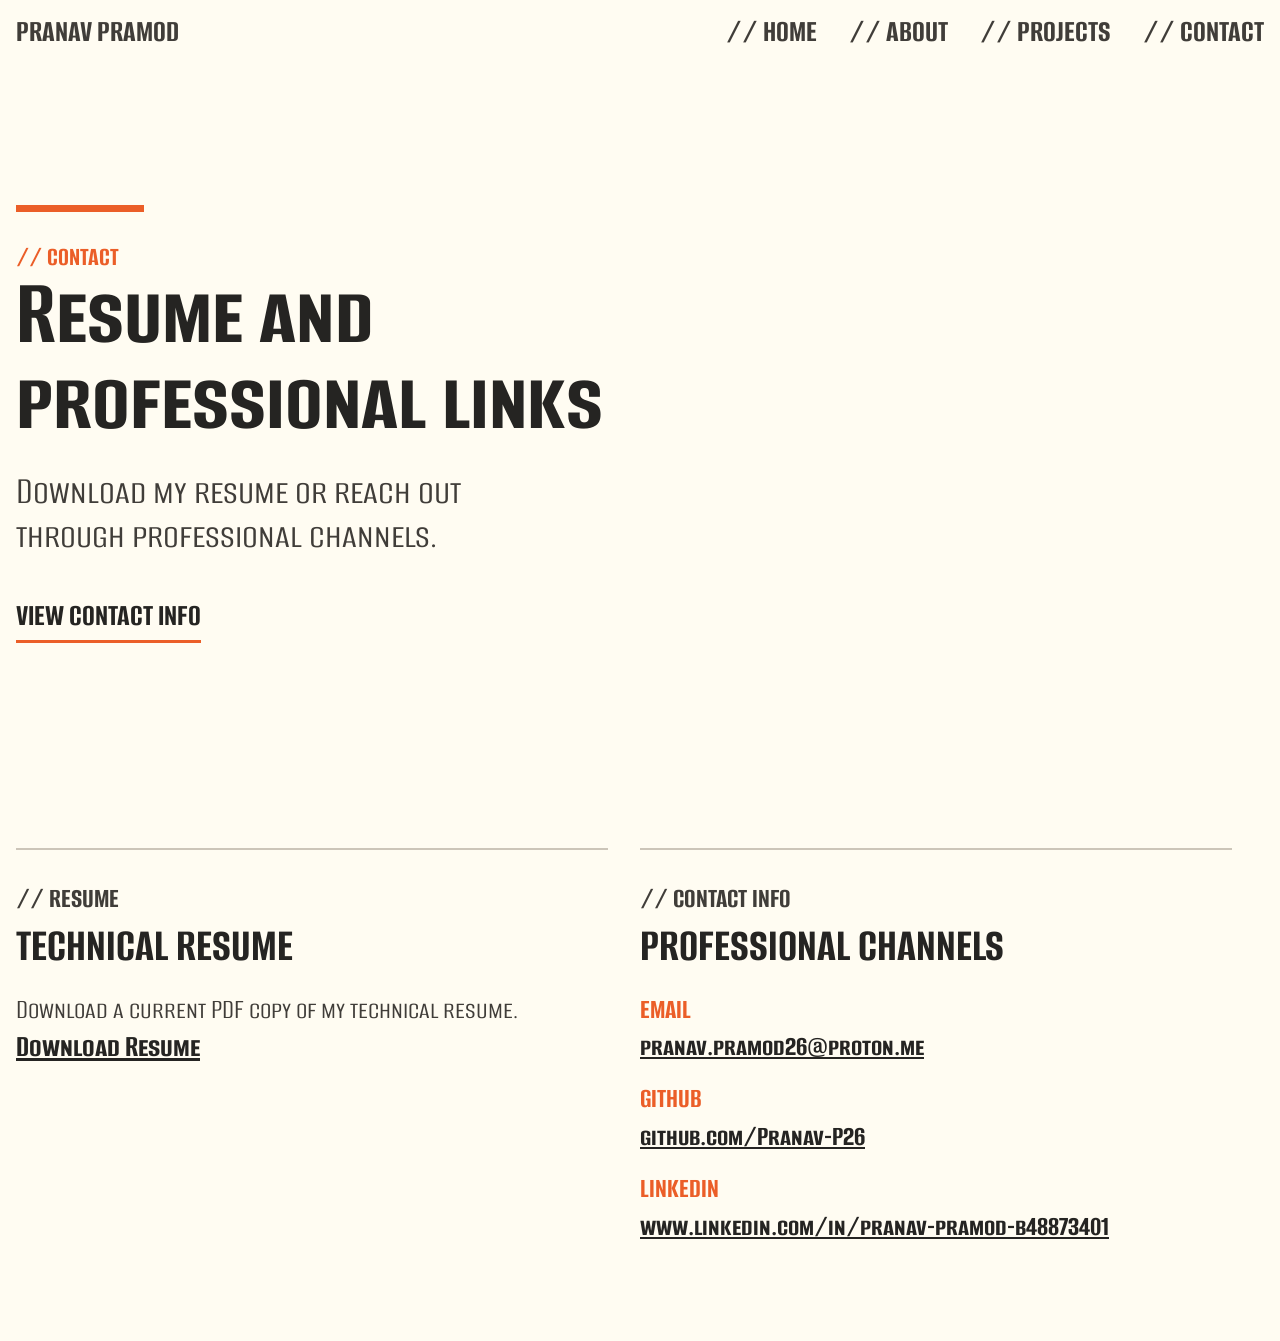
==== contacts.html @ 01fceb72 "put html in root" ====
<!DOCTYPE html>
<html lang="en">

<head>
    <meta charset="UTF-8">
    <meta name="viewport" content="width=device-width, initial-scale=1.0">
    <title>Contact | Pranav Pramod</title>
    <link rel="stylesheet" href="./static/styles/style.css">
</head>

<body>
    <nav>
        <h1>Pranav Pramod</h1>
        <ul>
            <li><a href="index.html">// Home</a></li>
            <li><a href="index.html#about">// About</a></li>
            <li><a href="projects.html">// Projects</a></li>
            <li><a href="contacts.html">// Contact</a></li>
        </ul>
    </nav>

    <main>
        <section class="hero">
            <p class="hero-kicker">// Contact</p>
            <h2>Resume and professional links</h2>
            <p>Download my resume or reach out through professional channels.</p>
            <a href="#contact" class="hero-link">View Contact Info</a>
        </section>

        <section id="contact" class="contact">
            <div class="contact-card">
                <p class="project-number">// Resume</p>
                <h3>Technical Resume</h3>
                <p>Download a current PDF copy of my technical resume.</p>
                <a href="../static/files/cv.pdf" download>Download Resume</a>
            </div>

            <div class="contact-card">
                <p class="project-number">// Contact Info</p>
                <h3>Professional Channels</h3>
                <ul>
                    <li>
                        <span>Email</span>
                        <a href="mailto:pranav.pramod26@proton.me">pranav.pramod26@proton.me</a>
                    </li>
                    <li>
                        <span>GitHub</span>
                        <a href="https://github.com/Pranav-P26" target="_blank" rel="noopener noreferrer">github.com/Pranav-P26</a>
                    </li>
                    <li>
                        <span>LinkedIn</span>
                        <a href="https://www.linkedin.com/in/pranav-pramod-b48873401" target="_blank" rel="noopener noreferrer">www.linkedin.com/in/pranav-pramod-b48873401</a>
                    </li>
                </ul>
            </div>
        </section>
    </main>

    <script src="../scripts/script.js" defer></script>
</body>

</html>
---- static/styles/style.css ----
@import url('https://fonts.googleapis.com/css2?family=Alumni+Sans+SC:ital,wght@0,100..900;1,100..900&display=swap');

:root {
    --floral-white: #fffcf2ff;
    --dust-grey: #ccc5b9ff;
    --charcoal-brown: #403d39ff;
    --carbon-black: #252422ff;
    --spicy-paprika: #eb5e28ff;
}

html {
    background-color: var(--floral-white);
    font-family: "Alumni Sans SC", sans-serif;
    font-size: 2rem;
    font-optical-sizing: auto;
    font-style: normal;
    scroll-behavior: smooth;
}

body {
    margin: 0;
    color: var(--carbon-black);
}

/* Navigation */
nav {
    display: flex;
    align-items: center;
    justify-content: space-between;
    position: fixed;
    top: 0;
    left: 0;
    right: 0;
    padding: 0.5rem 0.5rem;
    color: var(--charcoal-brown);
    font-size: 1rem;
    font-weight: bold;
    line-height: 1;
    text-transform: uppercase;
    transition: background-color 180ms ease, box-shadow 180ms ease;
    z-index: 10;
}

nav.is-scrolled {
    background-color: var(--dust-grey);
}

nav h1,
nav ul {
    margin: 0;
}

nav h1 {
    font-size: inherit;
}

nav ul {
    padding: 0;
    display: flex;
    gap: 1rem;
    list-style: none;
}

nav a {
    text-decoration: none;
    color: inherit;
}

nav a:hover {
    color: var(--spicy-paprika);
}

/* Hero Section */
.hero {
    min-height: 80vh;
    max-width: 22rem;
    padding: 2rem 0.5rem 2rem;
    display: flex;
    flex-direction: column;
    justify-content: center;
}

.hero::before {
    content: "";
    width: 4rem;
    height: 0.2rem;
    margin-bottom: 1rem;
    background-color: var(--spicy-paprika);
}

.hero h2,
.hero p {
    margin: 0;
}

.hero-kicker {
    color: var(--spicy-paprika);
    font-size: 0.85rem;
    font-weight: bold;
    line-height: 1;
    text-transform: uppercase;
}

.hero h2 {
    color: var(--carbon-black);
    font-size: 3rem;
    line-height: 0.9;
}

.hero p:not(.hero-kicker) {
    max-width: 17rem;
    margin-top: 0.8rem;
    color: var(--charcoal-brown);
    font-size: 1.25rem;
    line-height: 1.1;
}

.hero-link {
    width: fit-content;
    margin-top: 1.2rem;
    padding-bottom: 0.15rem;
    color: var(--carbon-black);
    font-weight: bold;
    text-decoration: none;
    text-transform: uppercase;
    border-bottom: 0.12rem solid var(--spicy-paprika);
}

.hero-link:hover {
    color: var(--spicy-paprika);
}

/* About Section */
#about {
    max-width: 38rem;
    padding: 3rem 0.5rem;
    border-top: 0.08rem solid var(--dust-grey);
}

.about-content {
    display: grid;
    grid-template-columns: minmax(0, 1fr) 13rem;
    gap: 1.2rem;
    align-items: start;
}

.about-copy {
    min-width: 0;
}

.about-slider {
    min-height: 11rem;
    padding: 0.75rem;
    display: flex;
    flex-direction: column;
    background-color: var(--dust-grey);
}

.about-slider-header {
    display: flex;
    align-items: center;
    justify-content: space-between;
    gap: 1rem;
    margin-bottom: 0.6rem;
}

.about-slide-count {
    color: var(--charcoal-brown);
    font-size: 0.75rem;
    font-weight: bold;
    line-height: 1;
}

.about-controls {
    display: flex;
    gap: 0.25rem;
}

.about-arrow {
    width: 1rem;
    height: 1rem;
    padding: 0;
    display: grid;
    place-items: center;
    border: 0.06rem solid var(--charcoal-brown);
    background-color: transparent;
    color: var(--carbon-black);
    font: inherit;
    line-height: 1;
    cursor: pointer;
}

.about-arrow:hover {
    border-color: var(--spicy-paprika);
    color: var(--spicy-paprika);
}

.about-slide {
    display: none;
}

.about-slide.is-active {
    display: block;
}

.about-gallery {
    width: 15rem;
    height: auto;
    display: grid;
    grid-template-columns: 5rem 1fr;
    grid-template-rows: 1fr 1fr;
    gap: 0.35rem;
}

.about-photo {
    display: block;
    width: 100%;
    height: 100%;
    border: 0.08rem solid var(--dust-grey);
    background-color: rgba(204, 197, 185, 0.35);
    object-fit: cover;
}

.about-photo-main {
    grid-row: 1 / 3;
}

#about h2 {
    margin: 0 0 1rem;
    color: var(--carbon-black);
    font-size: 2rem;
    line-height: 1;
    text-transform: uppercase;
}

#about h3 {
    margin: 0 0 0.35rem;
    color: var(--spicy-paprika);
    font-size: 0.9rem;
    line-height: 1;
    text-transform: uppercase;
}

#about p {
    margin: 0 0 0.8rem;
    color: var(--charcoal-brown);
    font-size: 1rem;
    line-height: 1.25;
}

#about a {
    color: var(--carbon-black);
    font-weight: bold;
}

#about a:hover,
.text-accent {
    color: var(--spicy-paprika);
}

#about p:last-child {
    margin-bottom: 0;
}

@media (max-width: 700px) {
    .about-content {
        grid-template-columns: 1fr;
    }

    .about-gallery {
        width: min(100%, 13rem);
    }
}

/* Projects Page */
.projects {
    max-width: 38rem;
    padding: 0 0.5rem 3rem;
    display: grid;
    gap: 1rem;
}

.project-card {
    display: grid;
    grid-template-columns: 12rem minmax(0, 1fr);
    gap: 1rem;
    align-items: start;
    padding-top: 1rem;
    border-top: 0.08rem solid var(--dust-grey);
}

.project-media {
    min-height: 8rem;
    aspect-ratio: 4 / 3;
    background-color: var(--dust-grey);
}

.project-media img {
    display: block;
    width: 100%;
    height: 100%;
    object-fit: cover;
}

.project-media-placeholder {
    display: grid;
    place-items: center;
    color: var(--charcoal-brown);
    font-size: 0.8rem;
    font-weight: bold;
    text-transform: uppercase;
}

.project-details {
    min-width: 0;
}

.project-number,
.project-card h3,
.project-card h4,
.project-card p,
.project-card ul {
    margin: 0;
}

.project-number,
.project-card h4 {
    color: var(--spicy-paprika);
    font-size: 0.8rem;
    font-weight: bold;
    line-height: 1;
    text-transform: uppercase;
}

.project-card h3 {
    margin: 0.2rem 0 0.75rem;
    color: var(--carbon-black);
    font-size: 1.5rem;
    line-height: 0.95;
    text-transform: uppercase;
}

.project-section {
    margin-top: 0.75rem;
}

.project-section p,
.project-section li {
    color: var(--charcoal-brown);
    font-size: 0.9rem;
    line-height: 1.2;
}

.project-section ul {
    padding-left: 1rem;
}

.project-section a {
    color: var(--carbon-black);
    font-size: 0.9rem;
    font-weight: bold;
}

.project-section a:hover {
    color: var(--spicy-paprika);
}

.project-section pre {
    margin: 0.45rem 0 0;
    padding: 0.5rem;
    overflow-x: auto;
    background-color: var(--dust-grey);
    color: var(--carbon-black);
    font-size: 0.7rem;
    line-height: 1.2;
}

@media (max-width: 800px) {
    .project-card {
        grid-template-columns: 1fr;
    }
}

/* Contact Page */
.contact {
    max-width: 38rem;
    padding: 0 0.5rem 3rem;
    display: grid;
    grid-template-columns: repeat(2, minmax(0, 1fr));
    gap: 1rem;
}

.contact-card {
    padding-top: 1rem;
    border-top: 0.08rem solid var(--dust-grey);
}

.contact-card h3,
.contact-card p,
.contact-card ul {
    margin: 0;
}

.contact-card h3 {
    margin: 0.2rem 0 0.75rem;
    color: var(--carbon-black);
    font-size: 1.5rem;
    line-height: 0.95;
    text-transform: uppercase;
}

.contact-card p,
.contact-card li {
    color: var(--charcoal-brown);
    font-size: 0.9rem;
    line-height: 1.2;
}

.contact-card ul {
    padding: 0;
    display: grid;
    gap: 0.55rem;
    list-style: none;
}

.contact-card li {
    display: grid;
    gap: 0.1rem;
}

.contact-card span {
    color: var(--spicy-paprika);
    font-weight: bold;
    text-transform: uppercase;
}

.contact-card a {
    width: fit-content;
    color: var(--carbon-black);
    font-weight: bold;
}

.contact-card a:hover {
    color: var(--spicy-paprika);
}

@media (max-width: 700px) {
    .contact {
        grid-template-columns: 1fr;
    }
}
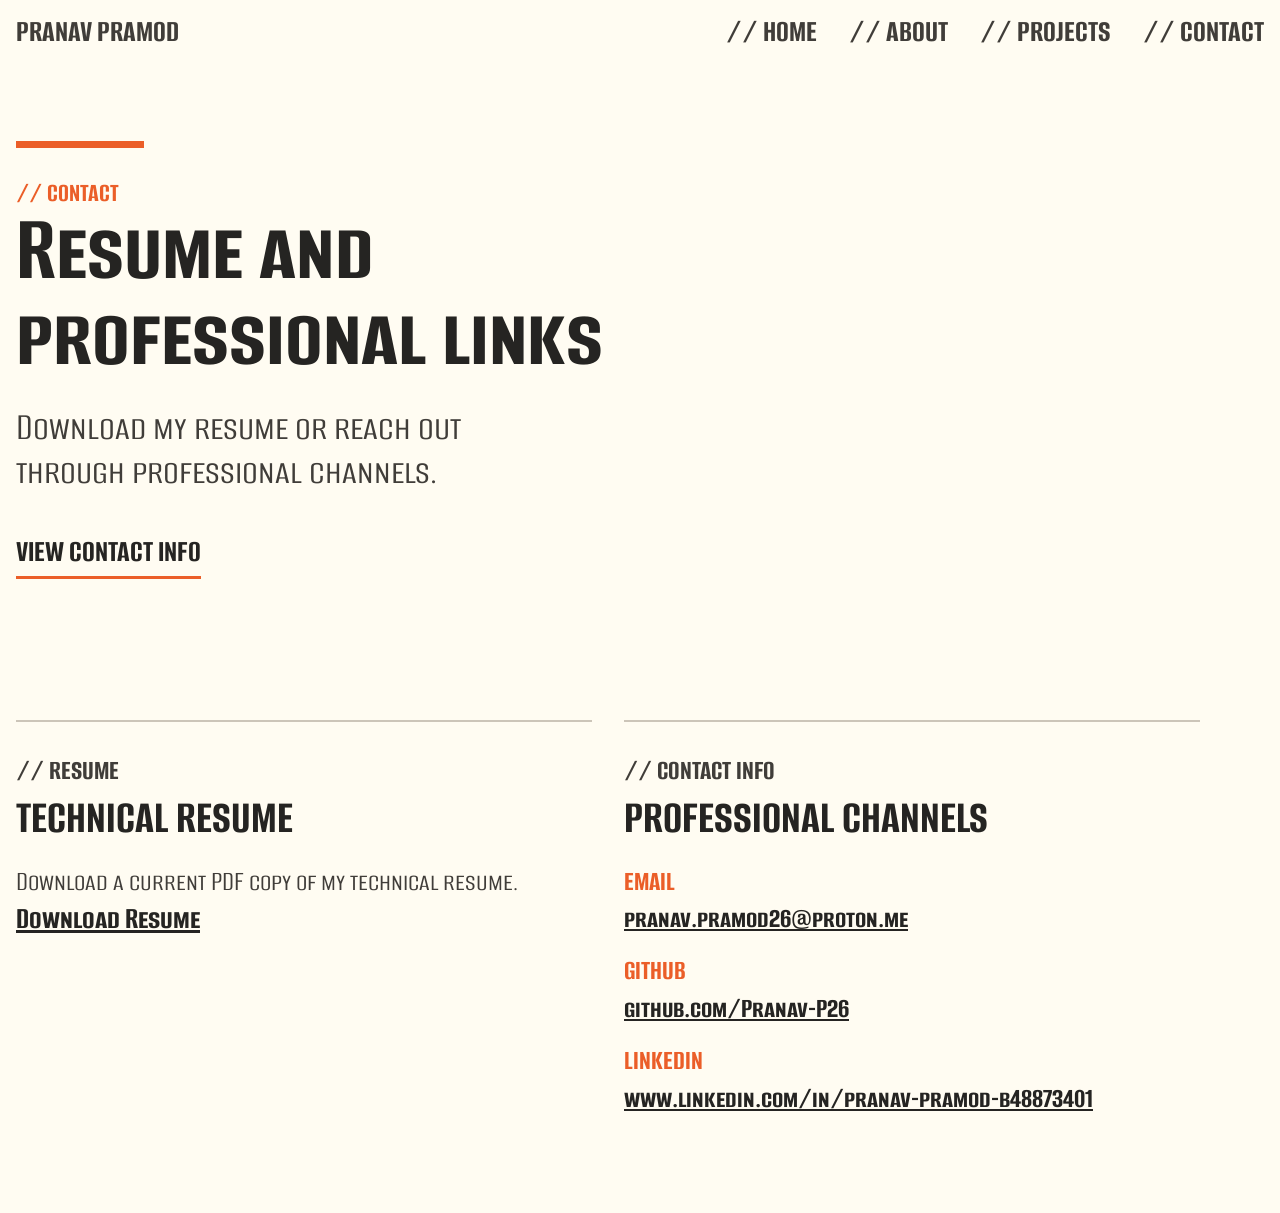
==== commit b8141d9f: "Add navigation and contact sections to contacts.html" ====
--- a/contacts.html
+++ b/contacts.html
@@ -9,6 +9,7 @@
 </head>
 
 <body>
+    <!-- Navigation -->
     <nav>
         <h1>Pranav Pramod</h1>
         <ul>
@@ -20,6 +21,7 @@
     </nav>
 
     <main>
+        <!-- Hero Section -->
         <section class="hero">
             <p class="hero-kicker">// Contact</p>
             <h2>Resume and professional links</h2>
@@ -27,18 +29,20 @@
             <a href="#contact" class="hero-link">View Contact Info</a>
         </section>
 
+        <!-- Contact Section -->
         <section id="contact" class="contact">
             <div class="contact-card">
                 <p class="project-number">// Resume</p>
                 <h3>Technical Resume</h3>
                 <p>Download a current PDF copy of my technical resume.</p>
-                <a href="../static/files/cv.pdf" download>Download Resume</a>
+                <a href="./static/files/cv.pdf" download>Download Resume</a>
             </div>
 
             <div class="contact-card">
                 <p class="project-number">// Contact Info</p>
                 <h3>Professional Channels</h3>
                 <ul>
+                    <!-- Contact Information -->
                     <li>
                         <span>Email</span>
                         <a href="mailto:pranav.pramod26@proton.me">pranav.pramod26@proton.me</a>
@@ -56,7 +60,7 @@
         </section>
     </main>
 
-    <script src="../scripts/script.js" defer></script>
+    <script src="./scripts/script.js" defer></script>
 </body>
 
 </html>
--- a/static/styles/style.css
+++ b/static/styles/style.css
@@ -17,6 +17,12 @@
     scroll-behavior: smooth;
 }
 
+*,
+*::before,
+*::after {
+    box-sizing: border-box;
+}
+
 body {
     margin: 0;
     color: var(--carbon-black);
@@ -25,8 +31,10 @@
 /* Navigation */
 nav {
     display: flex;
+    flex-wrap: wrap;
     align-items: center;
     justify-content: space-between;
+    gap: 0.4rem 1rem;
     position: fixed;
     top: 0;
     left: 0;
@@ -52,18 +60,23 @@
 
 nav h1 {
     font-size: inherit;
+    white-space: nowrap;
 }
 
 nav ul {
     padding: 0;
     display: flex;
+    flex-wrap: wrap;
+    justify-content: flex-end;
     gap: 1rem;
     list-style: none;
 }
 
 nav a {
+    display: block;
     text-decoration: none;
     color: inherit;
+    white-space: nowrap;
 }
 
 nav a:hover {
@@ -174,11 +187,14 @@
 .about-controls {
     display: flex;
     gap: 0.25rem;
+    flex-shrink: 0;
 }
 
 .about-arrow {
-    width: 1rem;
-    height: 1rem;
+    min-width: 44px;
+    min-height: 44px;
+    width: clamp(1.1rem, 8vw, 1.45rem);
+    height: clamp(1.1rem, 8vw, 1.45rem);
     padding: 0;
     display: grid;
     place-items: center;
@@ -262,6 +278,35 @@
     margin-bottom: 0;
 }
 
+@media (max-width: 760px) {
+    nav {
+        align-items: flex-start;
+        padding: 0.45rem 0.5rem;
+        background-color: var(--dust-grey);
+        font-size: clamp(0.62rem, 5vw, 0.8rem);
+    }
+
+    nav h1,
+    nav ul {
+        width: 100%;
+    }
+
+    nav ul {
+        justify-content: flex-start;
+        gap: 0.25rem 0.65rem;
+    }
+
+    .hero {
+        padding-top: 4.6rem;
+    }
+
+    .about-slider-header {
+        align-items: flex-start;
+        flex-wrap: wrap;
+        gap: 0.5rem;
+    }
+}
+
 @media (max-width: 700px) {
     .about-content {
         grid-template-columns: 1fr;
@@ -269,6 +314,41 @@
 
     .about-gallery {
         width: min(100%, 13rem);
+    }
+}
+
+@media (max-width: 420px) {
+    nav {
+        font-size: 0.58rem;
+    }
+
+    nav ul {
+        gap: 0.2rem 0.5rem;
+    }
+
+    .hero {
+        padding-top: 5rem;
+    }
+
+    .about-slider {
+        padding: 0.6rem;
+    }
+
+    .about-controls {
+        width: 100%;
+        justify-content: space-between;
+    }
+
+    .about-arrow {
+        width: 48px;
+        height: 48px;
+    }
+}
+
+@media (max-width: 340px) {
+    nav ul {
+        display: grid;
+        grid-template-columns: repeat(2, max-content);
     }
 }
 
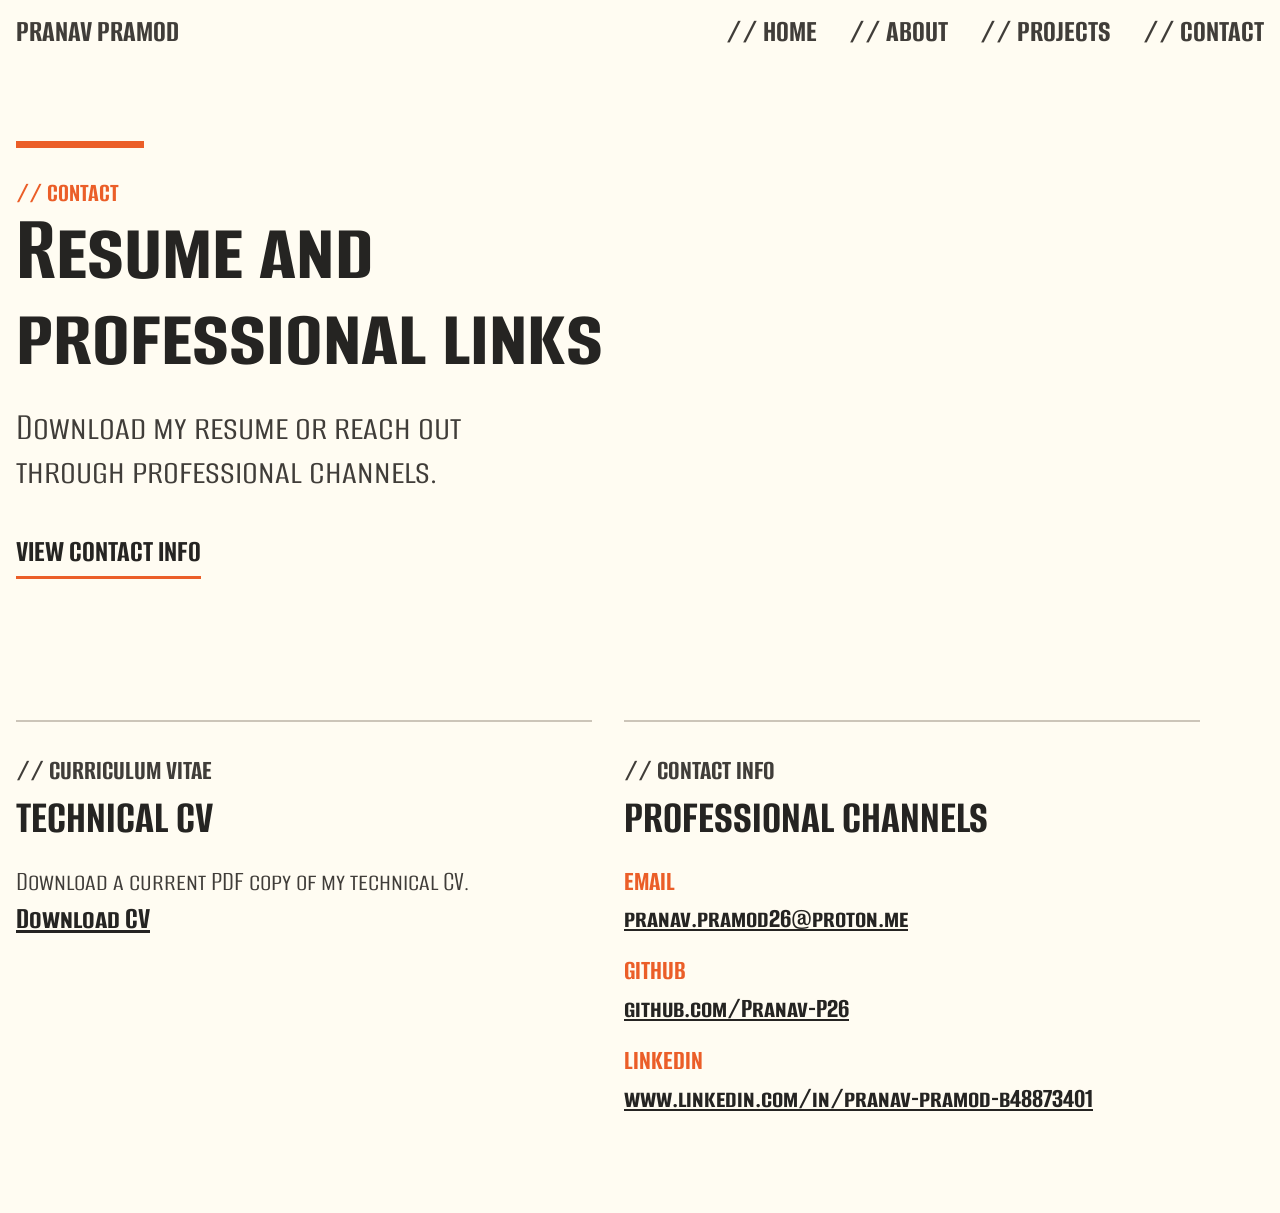
==== commit 04492bed: "Update resume section to CV with new link" ====
--- a/contacts.html
+++ b/contacts.html
@@ -32,10 +32,10 @@
         <!-- Contact Section -->
         <section id="contact" class="contact">
             <div class="contact-card">
-                <p class="project-number">// Resume</p>
-                <h3>Technical Resume</h3>
-                <p>Download a current PDF copy of my technical resume.</p>
-                <a href="./static/files/cv.pdf" download>Download Resume</a>
+                <p class="project-number">// Curriculum Vitae</p>
+                <h3>Technical CV</h3>
+                <p>Download a current PDF copy of my technical CV.</p>
+                <a href="./files/cv.pdf" download>Download CV</a>
             </div>
 
             <div class="contact-card">
